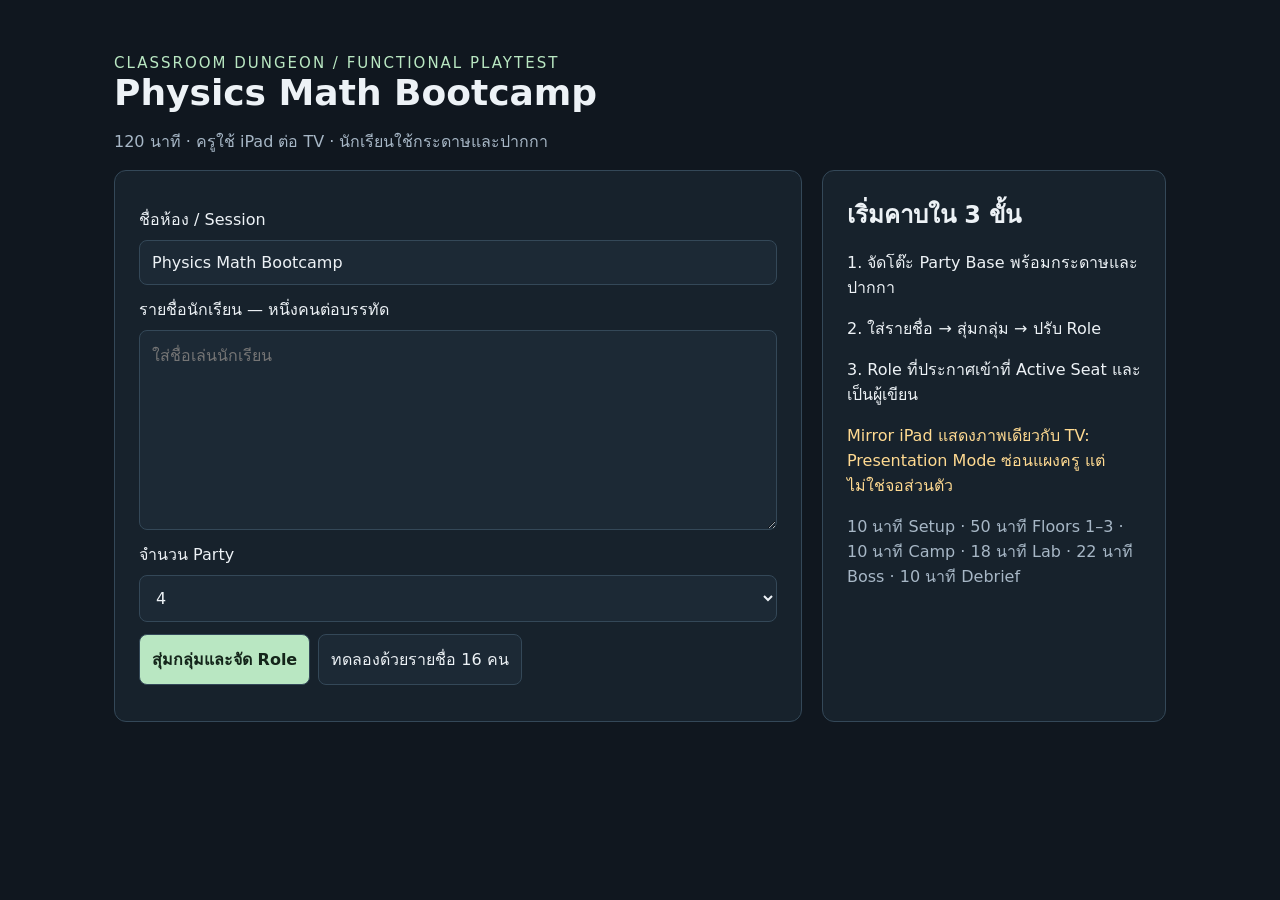
==== classroom-dungeon/index.html @ e99569c2 "Add isolated Classroom Dungeon playable core and physics bootcamp" ====
<!doctype html><html lang="th"><meta charset="utf-8"><meta name="viewport" content="width=device-width,initial-scale=1"><title>Classroom Dungeon · Playtest</title><link rel="stylesheet" href="/classroom-dungeon/style.css"><body><div id="app"></div><div id="notice" role="status" aria-live="polite"></div><script src="/classroom-dungeon/content.js"></script><script src="/classroom-dungeon/engine.js"></script><script src="/classroom-dungeon/app.js"></script></body></html>
---- classroom-dungeon/style.css ----
/* Functional playtest UI. Final art direction pending teacher discussion. */
:root{color-scheme:dark;font-family:Tahoma,system-ui,sans-serif;background:#10171f;color:#edf2f6;--muted:#a7b7c6;--line:#344858;--accent:#b9e7c2}*{box-sizing:border-box}body{margin:0}button,input,select,textarea{font:inherit}button,input,select,textarea{border:1px solid var(--line);border-radius:8px;background:#1c2935;color:inherit;padding:12px}button{min-height:48px;cursor:pointer}button:hover{border-color:var(--accent)}button:disabled{opacity:.35;cursor:default}button.primary{background:var(--accent);color:#14251a;font-weight:bold}button.selected{background:#355949;border-color:#b9e7c2}button.wrong{background:#663d43}a{color:var(--accent)}h1,h2,h3,p{margin:0 0 16px}small,.muted{color:var(--muted)}label{display:grid;gap:8px;margin:12px 0}textarea{width:100%;min-height:200px;resize:vertical}.shell{max-width:1700px;margin:auto;padding:24px}.top,.row{display:flex;align-items:center;justify-content:space-between;gap:12px;flex-wrap:wrap}.top{margin-bottom:20px}.brand{font-size:15px;letter-spacing:2px;color:var(--accent)}.grid{display:grid;grid-template-columns:2fr 1fr;gap:20px}.panel{border:1px solid var(--line);border-radius:12px;padding:24px;background:#17222c}.setup{max-width:1100px;margin:30px auto}.setup h1{font-size:36px}.buttons{display:flex;flex-wrap:wrap;gap:8px;margin:12px 0}.map{display:flex;gap:8px;flex-wrap:wrap;margin-bottom:20px}.map span{padding:7px 12px;border-radius:20px;color:var(--muted);border:1px solid var(--line)}.map .current{color:#102419;background:var(--accent)}.question{font-size:clamp(30px,3.1vw,58px);line-height:1.5;min-height:180px;margin:24px 0;overflow-wrap:anywhere}.timer{font-size:52px;font-variant-numeric:tabular-nums}.role{font-size:24px;color:var(--accent)}.bar{height:12px;background:#34414c;border-radius:8px;overflow:hidden;margin:10px 0}.bar i{display:block;height:100%;background:var(--accent)}.parties{display:grid;grid-template-columns:repeat(auto-fit,minmax(235px,1fr));gap:12px;margin-top:20px}.party{padding:18px;border:1px solid var(--line);border-radius:10px;background:#17222c}.party h3{margin-bottom:8px}.seat{font-size:21px;margin:12px 0}.answer{background:#213a30;padding:22px;border-radius:10px;font-size:23px;margin-top:20px}.tag{display:inline-block;font-size:13px;padding:5px 8px;margin:3px;background:#253440;border-radius:5px}.event{border-left:4px solid var(--accent);padding:16px;background:#243a33;margin:16px 0;font-size:22px}.members{display:grid;gap:10px}.member{border-bottom:1px solid var(--line);padding-bottom:12px}.member label{display:inline-flex;margin:4px;align-items:center;gap:4px;font-size:13px}.member input{width:18px;height:18px}.member select{max-width:125px}.hide{display:none!important}.present .teacher{display:none!important}.present .shell{max-width:none}.present .question{font-size:clamp(38px,4vw,76px);min-height:230px}.present .grid{grid-template-columns:1fr}.present .party{padding:14px}.present .exit{display:block!important;position:fixed;bottom:12px;right:12px;opacity:.7}.exit{display:none}table{width:100%;border-collapse:collapse}td,th{text-align:left;padding:12px;border-bottom:1px solid var(--line)}#notice{position:fixed;bottom:20px;left:20px;max-width:80vw;background:#f4e6ad;color:#292416;padding:16px;border-radius:10px;display:none;z-index:10}details{margin:16px 0}summary{cursor:pointer;padding:12px}progress{width:100%;height:20px}input[type=checkbox]{accent-color:#b9e7c2}.warning{color:#ffda91}.focus{outline:3px solid #b9e7c2}button:focus-visible,input:focus-visible,select:focus-visible{outline:3px solid #f4d279} @media(max-width:1100px){.shell{padding:16px}.grid{grid-template-columns:1fr}.panel{padding:18px}.question{font-size:34px;min-height:130px}.top h1{font-size:24px}.parties{grid-template-columns:repeat(2,minmax(0,1fr))}}@media(max-width:600px){.parties{grid-template-columns:1fr}.question{font-size:28px}.timer{font-size:38px}.shell{padding:10px}}@media(prefers-reduced-motion:reduce){*{animation:none!important;transition:none!important}}
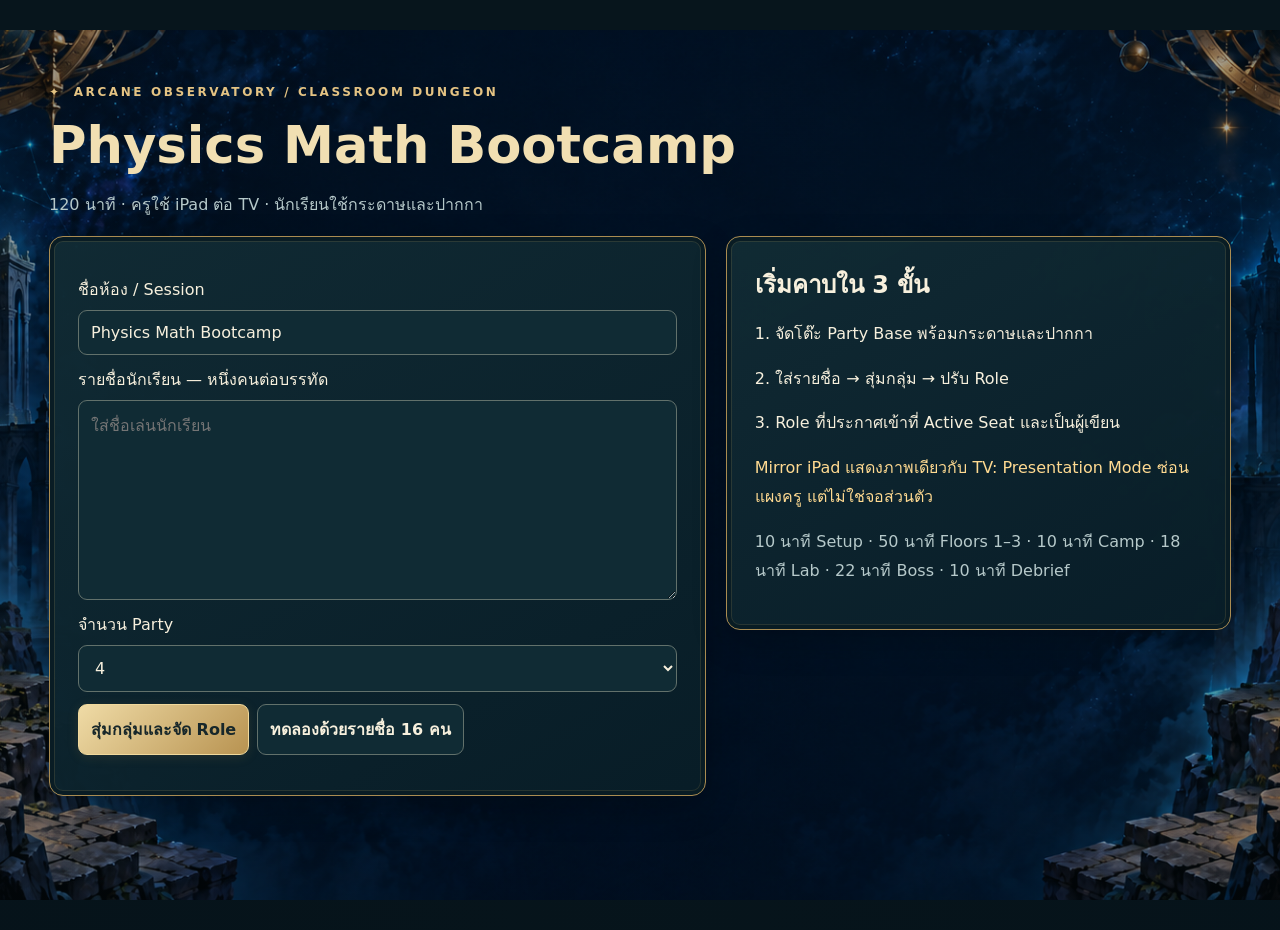
==== commit 18a389e7: "Apply Arcane Observatory classroom UI with large questions and responsive party crests" ====
--- a/classroom-dungeon/index.html
+++ b/classroom-dungeon/index.html
@@ -1 +1 @@
-<!doctype html><html lang="th"><meta charset="utf-8"><meta name="viewport" content="width=device-width,initial-scale=1"><title>Classroom Dungeon · Playtest</title><link rel="stylesheet" href="/classroom-dungeon/style.css"><body><div id="app"></div><div id="notice" role="status" aria-live="polite"></div><script src="/classroom-dungeon/content.js"></script><script src="/classroom-dungeon/engine.js"></script><script src="/classroom-dungeon/app.js"></script></body></html>
+<!doctype html><html lang="th"><meta charset="utf-8"><meta name="viewport" content="width=device-width,initial-scale=1"><title>Classroom Dungeon · Arcane Observatory</title><link rel="stylesheet" href="/classroom-dungeon/style.css"><body><div id="app"></div><div id="impact" role="status" aria-live="polite"></div><div id="notice" role="status" aria-live="polite"></div><script src="/classroom-dungeon/content.js"></script><script src="/classroom-dungeon/engine.js"></script><script src="/classroom-dungeon/app.js"></script></body></html>
--- a/classroom-dungeon/style.css
+++ b/classroom-dungeon/style.css
@@ -1,2 +1,13 @@
-/* Functional playtest UI. Final art direction pending teacher discussion. */
+/* Base layout and accessible classroom controls. */
 :root{color-scheme:dark;font-family:Tahoma,system-ui,sans-serif;background:#10171f;color:#edf2f6;--muted:#a7b7c6;--line:#344858;--accent:#b9e7c2}*{box-sizing:border-box}body{margin:0}button,input,select,textarea{font:inherit}button,input,select,textarea{border:1px solid var(--line);border-radius:8px;background:#1c2935;color:inherit;padding:12px}button{min-height:48px;cursor:pointer}button:hover{border-color:var(--accent)}button:disabled{opacity:.35;cursor:default}button.primary{background:var(--accent);color:#14251a;font-weight:bold}button.selected{background:#355949;border-color:#b9e7c2}button.wrong{background:#663d43}a{color:var(--accent)}h1,h2,h3,p{margin:0 0 16px}small,.muted{color:var(--muted)}label{display:grid;gap:8px;margin:12px 0}textarea{width:100%;min-height:200px;resize:vertical}.shell{max-width:1700px;margin:auto;padding:24px}.top,.row{display:flex;align-items:center;justify-content:space-between;gap:12px;flex-wrap:wrap}.top{margin-bottom:20px}.brand{font-size:15px;letter-spacing:2px;color:var(--accent)}.grid{display:grid;grid-template-columns:2fr 1fr;gap:20px}.panel{border:1px solid var(--line);border-radius:12px;padding:24px;background:#17222c}.setup{max-width:1100px;margin:30px auto}.setup h1{font-size:36px}.buttons{display:flex;flex-wrap:wrap;gap:8px;margin:12px 0}.map{display:flex;gap:8px;flex-wrap:wrap;margin-bottom:20px}.map span{padding:7px 12px;border-radius:20px;color:var(--muted);border:1px solid var(--line)}.map .current{color:#102419;background:var(--accent)}.question{font-size:clamp(30px,3.1vw,58px);line-height:1.5;min-height:180px;margin:24px 0;overflow-wrap:anywhere}.timer{font-size:52px;font-variant-numeric:tabular-nums}.role{font-size:24px;color:var(--accent)}.bar{height:12px;background:#34414c;border-radius:8px;overflow:hidden;margin:10px 0}.bar i{display:block;height:100%;background:var(--accent)}.parties{display:grid;grid-template-columns:repeat(auto-fit,minmax(235px,1fr));gap:12px;margin-top:20px}.party{padding:18px;border:1px solid var(--line);border-radius:10px;background:#17222c}.party h3{margin-bottom:8px}.seat{font-size:21px;margin:12px 0}.answer{background:#213a30;padding:22px;border-radius:10px;font-size:23px;margin-top:20px}.tag{display:inline-block;font-size:13px;padding:5px 8px;margin:3px;background:#253440;border-radius:5px}.event{border-left:4px solid var(--accent);padding:16px;background:#243a33;margin:16px 0;font-size:22px}.members{display:grid;gap:10px}.member{border-bottom:1px solid var(--line);padding-bottom:12px}.member label{display:inline-flex;margin:4px;align-items:center;gap:4px;font-size:13px}.member input{width:18px;height:18px}.member select{max-width:125px}.hide{display:none!important}.present .teacher{display:none!important}.present .shell{max-width:none}.present .question{font-size:clamp(38px,4vw,76px);min-height:230px}.present .grid{grid-template-columns:1fr}.present .party{padding:14px}.present .exit{display:block!important;position:fixed;bottom:12px;right:12px;opacity:.7}.exit{display:none}table{width:100%;border-collapse:collapse}td,th{text-align:left;padding:12px;border-bottom:1px solid var(--line)}#notice{position:fixed;bottom:20px;left:20px;max-width:80vw;background:#f4e6ad;color:#292416;padding:16px;border-radius:10px;display:none;z-index:10}details{margin:16px 0}summary{cursor:pointer;padding:12px}progress{width:100%;height:20px}input[type=checkbox]{accent-color:#b9e7c2}.warning{color:#ffda91}.focus{outline:3px solid #b9e7c2}button:focus-visible,input:focus-visible,select:focus-visible{outline:3px solid #f4d279} @media(max-width:1100px){.shell{padding:16px}.grid{grid-template-columns:1fr}.panel{padding:18px}.question{font-size:34px;min-height:130px}.top h1{font-size:24px}.parties{grid-template-columns:repeat(2,minmax(0,1fr))}}@media(max-width:600px){.parties{grid-template-columns:1fr}.question{font-size:28px}.timer{font-size:38px}.shell{padding:10px}}@media(prefers-reduced-motion:reduce){*{animation:none!important;transition:none!important}}
+
+.present .top{margin-bottom:12px}.present .top h1{font-size:26px;margin-bottom:6px}.present .map{margin-bottom:12px}.present .map span{padding:5px 10px}.present .panel{padding:16px}.present .question{min-height:100px;margin:16px 0;font-size:clamp(34px,3.6vw,68px)}.present .parties{grid-template-columns:repeat(4,minmax(0,1fr));margin-top:12px;gap:10px}.present .seat{margin:6px 0;font-size:20px}.present .party{padding:12px}.party p:empty{display:none}.present .event{margin:10px 0;padding:10px}.present .bar{margin:6px 0}.present .shell{padding:16px}.present .exit{font-size:12px;min-height:34px;padding:8px}
+@media(max-width:1100px){.present .shell{padding:10px}.present .question{min-height:90px;margin:12px 0}.present .panel{padding:14px}.present .top h1{font-size:24px}}
+/* Arcane Observatory — approved 27 Oct 2026. Decorative art stays behind opaque reading surfaces. */
+:root{--accent:#e4c383;--muted:#b6c9ca;--line:#56615c;font-family:"Leelawadee UI",Tahoma,system-ui,sans-serif;color:#f7f0dd;background:#07151c}body{min-height:100vh;background:linear-gradient(90deg,rgba(4,16,23,.38),rgba(4,16,23,.16),rgba(4,16,23,.38)),url('./assets/observatory.png') center/cover fixed no-repeat,#07151c}button,input,select,textarea{border-radius:9px;background:#102b34;border-color:#62716b}button{transition:background .15s,border-color .15s;touch-action:manipulation;font-weight:600}button:hover{background:#20414a;border-color:#e4c383}button.primary{background:linear-gradient(135deg,#efdba6,#b89351);color:#17272a;border-color:#f1d99c;box-shadow:0 2px 12px #b9944825}button.selected{background:#21564c;border-color:#8dd9b6}button.wrong{background:#603c48;border-color:#d08c99}button:disabled{opacity:.45}.shell{max-width:1800px;padding:24px 34px}.top{border-bottom:1px solid #bfa46a66;padding-bottom:14px;margin-bottom:16px}.brand{color:#e4c383;font-size:12px;font-weight:700;letter-spacing:2.6px}.top h1{font-size:28px;margin:5px 0}.panel{background:linear-gradient(150deg,#112b34f7,#081d27fa);border:1px solid #aa8c51;border-radius:14px;box-shadow:inset 0 0 0 4px #091c24,inset 0 0 0 5px #b99b572b,0 12px 35px #0003;padding:24px}.grid{grid-template-columns:minmax(0,1fr) 330px;align-items:start;gap:20px}.grid>*{min-width:0}.encounter{border-color:#d5b875;position:relative}.encounter h2{color:#e9d7ac;font-size:25px;margin:8px 0 16px}.question{min-height:230px;display:flex;align-items:center;justify-content:center;text-align:center;padding:30px 20px;font-size:clamp(36px,3.8vw,70px);font-weight:600;line-height:1.5;letter-spacing:.2px;color:#fff8e8;background:#071b24;border-block:1px solid #77847a88;margin:20px 0;text-shadow:0 2px 2px #0003}.role{font-size:19px;color:#9ee5ec;letter-spacing:.5px}.timer{color:#efd797;font-size:48px;line-height:1.2;letter-spacing:2px}.map{gap:6px}.map span{border-radius:6px;background:#081d27df;padding:8px 13px;font-size:13px}.map .current{background:#dac18c;color:#102831;border-color:#f4deb0;font-weight:700;box-shadow:0 0 18px #c9b07322}.party{--party-color:#83d8e3;background:linear-gradient(135deg,#102b35f5,#0a1f2af7);border-color:#536c70;border-top:3px solid var(--party-color);box-shadow:0 5px 15px #0002;min-width:0;overflow-wrap:anywhere}.party-1{--party-color:#c2abe9}.party-2{--party-color:#eec183}.party-3{--party-color:#98d5ac}.party-4{--party-color:#ebadbd}.party-5{--party-color:#a8bcf4}.party-6{--party-color:#d3d29b}.party-7{--party-color:#e9ac8e}.party h3{color:var(--party-color);font-size:18px}.crest{display:inline-grid;place-items:center;width:27px;height:27px;border:1px solid currentColor;border-radius:50%;font-size:19px}.seat{color:#fff5db;font-weight:600}.party small{line-height:1.6;font-size:13px}.party strong{color:#efd493}.boss-panel{margin-top:16px;display:flex;align-items:center;gap:20px;padding:18px 22px}.boss-info{flex:1;min-width:0}.boss-info strong{color:#e9ce91;letter-spacing:2px;font-size:14px}.bar{background:#06151e;border:1px solid #6a6454;height:14px}.bar i{background:linear-gradient(90deg,#3a91a0,#9ee9ed);box-shadow:0 0 12px #92e4eb}.guardian{width:62px;height:62px;position:relative;flex-shrink:0;border:2px solid #c5a45f;border-radius:50%;display:grid;place-items:center;transform:rotate(-18deg);background:#0a1b29}.guardian:before,.guardian:after{content:'';position:absolute;border:1px solid #d0b574;border-radius:50%;inset:8px -6px;transform:rotate(65deg)}.guardian:after{inset:-6px 18px;transform:rotate(25deg)}.guardian b{font-size:36px;color:#a3eef1;text-shadow:0 0 17px #72e3ef;transform:rotate(18deg)}.event{background:#123944;border-color:#8ddce5;border-radius:0 8px 8px 0;font-size:18px;color:#c5f0f1}.answer{background:#193e3d;border:1px solid #89b9a6;color:#fff7dc;line-height:1.6}.answer p{margin:12px 0 0}.setup{max-width:1250px;padding-top:55px}.setup h1{font-size:clamp(32px,4vw,54px);margin:16px 0;color:#f1dfb2}.setup .grid{grid-template-columns:1.3fr 1fr}.setup .panel{padding:28px}.setup p{line-height:1.8}.setup .brand:before{content:'✦';margin-right:12px}input,select,textarea{max-width:100%}summary{min-height:48px}.boss-panel small{font-size:13px}.present .shell{max-width:1800px;padding:16px 24px 52px}.present .top{padding-bottom:10px;margin-bottom:10px}.present .top h1{font-size:24px}.present .grid{grid-template-columns:minmax(0,1fr)}.present .encounter{padding:18px 24px}.present .question{min-height:170px;margin:14px 0;padding:22px;font-size:clamp(38px,4vw,76px)}.present .map{margin-bottom:10px}.present .parties{grid-template-columns:repeat(4,minmax(0,1fr));gap:10px}.present .party{padding:12px 14px}.present .seat{font-size:20px}.present .party h3{font-size:17px}.present .party p{margin-bottom:6px;line-height:1.5;font-size:16px}.present .boss-panel{padding:12px 18px;margin-top:12px}.present .guardian{height:46px;width:46px}.present .guardian b{font-size:28px}.present .exit{min-height:44px;font-size:13px;background:#0d2834;opacity:1;border-color:#b99a5e;z-index:20}.present .event{font-size:17px}.present .role{font-size:20px}.present .encounter>.row:last-child{font-size:15px;line-height:1.5}#impact{position:fixed;bottom:16px;left:50%;transform:translate(-50%,20px);opacity:0;pointer-events:none;z-index:12;max-width:70vw;padding:13px 24px;background:#0a2938f5;border:1px solid #dbbe79;border-radius:10px;color:#f7df9f;font-size:20px;font-weight:700;box-shadow:0 0 25px #64d2dd33;text-align:center}#impact.active{animation:impact-banner 3.2s ease both}#impact[data-kind=critical]{color:#ffe0a0}#impact[data-kind=recovery]{color:#b5ecd0}#impact[data-kind=final]{border-color:#aff7ff;color:#c7f8ff}#notice{bottom:76px;background:#f0dfb5;box-shadow:0 8px 28px #0005}body[data-mode=armor] .encounter,body[data-mode=core] .encounter{border-color:#a2e1e8}body[data-floor="1"] .encounter h2{color:#c6bbf0}body[data-floor="2"] .encounter h2{color:#addef3}body[data-floor="3"] .encounter h2{color:#aeddbb}@keyframes impact-banner{0%{opacity:0;transform:translate(-50%,15px)}10%,85%{opacity:1;transform:translate(-50%,0)}100%{opacity:0;transform:translate(-50%,-8px)}}
+@media(max-width:1200px){.shell{padding:16px}.grid{grid-template-columns:minmax(0,1fr)}.question{min-height:190px}.present .shell{padding:10px 14px 52px}.present .question{min-height:145px;font-size:clamp(34px,4vw,50px);padding:18px 12px}.present .encounter{padding:14px 18px}.present .party{padding:9px 10px}.present .party small{font-size:12px}.present .crest{width:22px;height:22px;font-size:16px}.present .timer{font-size:42px}.present .encounter h2{font-size:21px;margin-bottom:10px}.present .map span{font-size:12px;padding:5px 8px}.present .boss-panel{gap:14px}.present .top h1{font-size:22px}}
+@media(max-width:650px){.setup .grid{grid-template-columns:1fr}.setup{padding-top:25px}.question{font-size:30px;padding:16px 10px}.present .parties{grid-template-columns:repeat(2,minmax(0,1fr))}.present .question{font-size:32px}.brand{letter-spacing:1px}.boss-info .row{font-size:13px}.guardian{display:none}#impact{font-size:15px;max-width:90vw}.panel{padding:18px}.present .top h1{font-size:20px}}
+@media(prefers-reduced-motion:reduce){#impact.active{animation:none;opacity:1;transform:translate(-50%,0)}*{scroll-behavior:auto!important}}
+@media(min-width:900px) and (max-height:850px){.present .top{padding-bottom:6px;margin-bottom:6px}.present .brand{font-size:10px}.present .top h1{font-size:20px;margin:4px 0}.present .map{margin-bottom:7px}.present .encounter{padding:12px 16px}.present .encounter h2{font-size:19px;margin:5px 0 8px}.present .role{font-size:18px}.present .question{min-height:110px;padding:12px;margin:10px 0}.present .question.long{font-size:30px;line-height:1.45}.present .event{font-size:15px;padding:8px;margin:8px 0}.present .boss-panel{padding:9px 14px;margin-top:9px}.present .boss-panel small{display:none}.present .guardian{height:38px;width:38px}.present .parties{margin-top:9px;gap:8px}.present .party{padding:8px 10px}.present .party h3{font-size:15px;margin:0}.present .party .row{gap:4px}.present .seat{font-size:18px;margin:4px 0}.present .party small{font-size:11px}.present .party p{font-size:14px}.present .shell{padding-bottom:48px}}
+.present .question.long{font-size:clamp(34px,3vw,54px);line-height:1.45}
+@media(min-width:900px) and (max-height:850px){.present .question.long{font-size:30px}.present .party p{font-size:12px;line-height:1.45;margin:4px 0}.present .party small{font-size:10px}.present .party .seat{font-size:17px}}
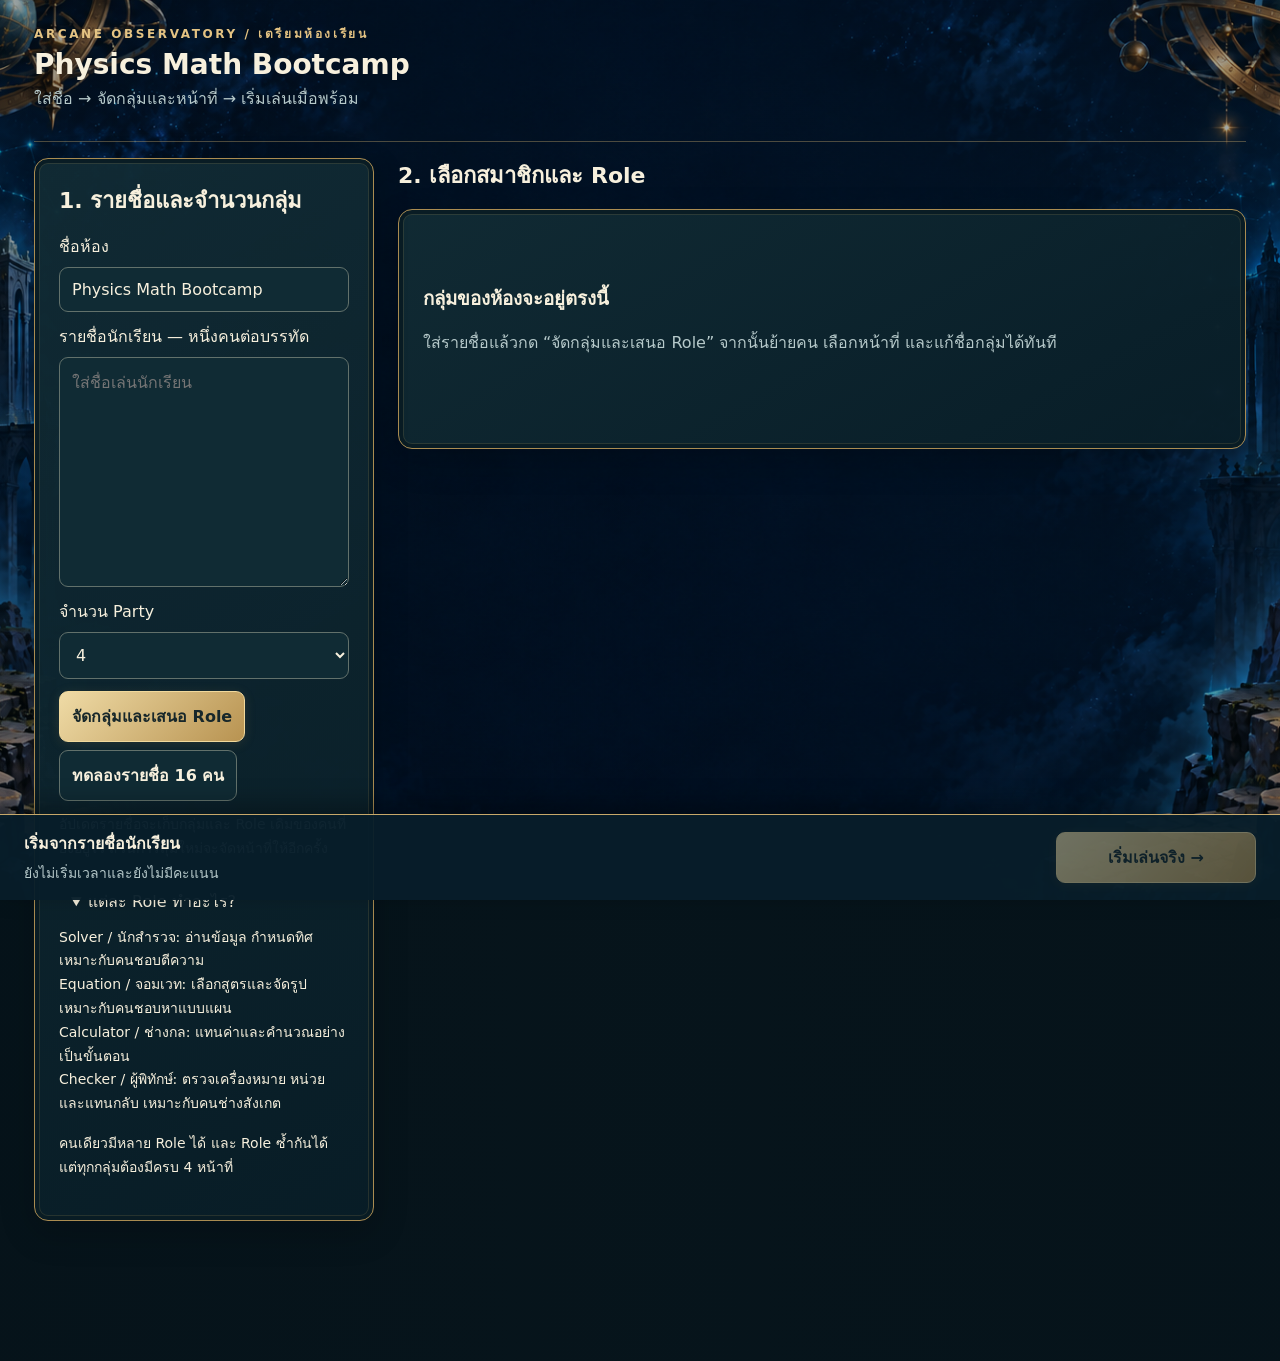
==== commit 61e8ed73: "Build Motion Chronicles chapter one with varied physics encounters and knight artwork" ====
--- a/classroom-dungeon/index.html
+++ b/classroom-dungeon/index.html
@@ -1 +1 @@
-<!doctype html><html lang="th"><meta charset="utf-8"><meta name="viewport" content="width=device-width,initial-scale=1"><title>Classroom Dungeon · Arcane Observatory</title><link rel="stylesheet" href="/classroom-dungeon/style.css"><body><div id="app"></div><div id="impact" role="status" aria-live="polite"></div><div id="notice" role="status" aria-live="polite"></div><script src="/classroom-dungeon/content.js"></script><script src="/classroom-dungeon/engine.js"></script><script src="/classroom-dungeon/app.js"></script></body></html>
+<!doctype html><html lang="th"><meta charset="utf-8"><meta name="viewport" content="width=device-width,initial-scale=1"><title>Classroom Dungeon · Arcane Observatory</title><link rel="stylesheet" href="/classroom-dungeon/style.css"><link rel="stylesheet" href="/classroom-dungeon/campaign.css"><body><div id="app"></div><div id="impact" role="status" aria-live="polite"></div><div id="notice" role="status" aria-live="polite"></div><script src="/classroom-dungeon/content.js"></script><script src="/classroom-dungeon/engine.js"></script><script src="/classroom-dungeon/campaign.js"></script><script src="/classroom-dungeon/app.js"></script></body></html>
--- a/classroom-dungeon/style.css
+++ b/classroom-dungeon/style.css
@@ -11,3 +11,4 @@
 @media(min-width:900px) and (max-height:850px){.present .top{padding-bottom:6px;margin-bottom:6px}.present .brand{font-size:10px}.present .top h1{font-size:20px;margin:4px 0}.present .map{margin-bottom:7px}.present .encounter{padding:12px 16px}.present .encounter h2{font-size:19px;margin:5px 0 8px}.present .role{font-size:18px}.present .question{min-height:110px;padding:12px;margin:10px 0}.present .question.long{font-size:30px;line-height:1.45}.present .event{font-size:15px;padding:8px;margin:8px 0}.present .boss-panel{padding:9px 14px;margin-top:9px}.present .boss-panel small{display:none}.present .guardian{height:38px;width:38px}.present .parties{margin-top:9px;gap:8px}.present .party{padding:8px 10px}.present .party h3{font-size:15px;margin:0}.present .party .row{gap:4px}.present .seat{font-size:18px;margin:4px 0}.present .party small{font-size:11px}.present .party p{font-size:14px}.present .shell{padding-bottom:48px}}
 .present .question.long{font-size:clamp(34px,3vw,54px);line-height:1.45}
 @media(min-width:900px) and (max-height:850px){.present .question.long{font-size:30px}.present .party p{font-size:12px;line-height:1.45;margin:4px 0}.present .party small{font-size:10px}.present .party .seat{font-size:17px}}
+.preparation{padding-bottom:140px}.prep-grid{display:grid;grid-template-columns:340px minmax(0,1fr);gap:24px;align-items:start}.prep-input{position:sticky;top:16px}.prep-input h2,.prep-board h2{font-size:22px}.prep-input p{font-size:14px;line-height:1.7}.prep-input textarea{min-height:230px}.prep-parties{display:grid;grid-template-columns:repeat(2,minmax(0,1fr));gap:16px}.prep-parties .party{padding:18px}.prep-parties .members{margin-top:14px}.prep-parties .member{padding:14px 0}.prep-parties .member>label{display:grid;font-size:13px;margin:8px 0}.prep-parties .member select{max-width:none;width:100%}.role-choices{display:grid;grid-template-columns:1fr 1fr;gap:6px}.role-choices label{border:1px solid #536c70;border-radius:7px;padding:8px;min-height:44px;display:flex;gap:6px;margin:0;font-size:13px;cursor:pointer}.role-choices label:has(input:checked){background:#21444a;border-color:#d9bd80}.role-choices input{flex-shrink:0}.prep-footer{position:fixed;z-index:25;bottom:0;left:0;right:0;display:flex;align-items:center;justify-content:space-between;gap:16px;padding:16px max(24px,calc((100vw - 1732px)/2));padding-bottom:max(16px,env(safe-area-inset-bottom));background:#081e2af5;border-top:1px solid #c7a86a;box-shadow:0 -8px 25px #0005}.prep-footer p{margin:6px 0 0;font-size:14px}.prep-footer button{min-width:200px}.prep-empty{min-height:240px;display:flex;justify-content:center;flex-direction:column}.prep-empty p{line-height:1.8;color:var(--muted)}@media(max-width:1100px){.prep-grid{grid-template-columns:280px minmax(0,1fr);gap:16px}.prep-parties{grid-template-columns:1fr}.prep-footer{padding:14px 16px}.prep-input{padding:18px}}@media(max-width:700px){.prep-grid{grid-template-columns:1fr}.prep-input{position:static}.prep-footer button{min-width:140px}.prep-footer p{font-size:12px}.preparation{padding-bottom:150px}}
--- a/classroom-dungeon/campaign.css
+++ b/classroom-dungeon/campaign.css
@@ -0,0 +1,9 @@
+.campaign{padding-bottom:180px;max-width:1700px}.campaign .top h2{margin:5px 0}.campaign-stage{display:grid;grid-template-columns:minmax(0,1fr) 30%;min-height:520px;gap:28px;align-items:center}.campaign-content{min-width:0;background:linear-gradient(120deg,#0a2231ee,#102b35d9);border:1px solid #b79b6055;border-radius:20px;padding:32px}.campaign-content h1{font-size:clamp(30px,3.2vw,56px);color:#f2ddb1;line-height:1.3}.campaign-content p{line-height:1.85;font-size:20px}.cinema p,.story-copy{max-width:780px;font-size:clamp(22px,2vw,32px)!important;line-height:1.8}.campaign-art{text-align:center;position:relative;filter:drop-shadow(0 15px 30px #0008)}.knight{width:100%;max-height:470px;overflow:visible}.core{animation:corePulse 3s ease-in-out infinite}.hero-line{display:flex;justify-content:center;gap:22px;color:#f3d792;font-size:40px;margin-top:8px}.hero-line span{background:#143a48;border:1px solid #b79b60;border-radius:50%;width:56px;height:56px}.art-caption{font-size:14px;color:#d5c59e;display:block;margin:20px 0}.exposed .chains{opacity:.15}.defeated .knight{transform:rotate(-8deg) scale(.88);filter:saturate(.55)}.working{grid-template-columns:minmax(0,1fr) 20%;align-items:start}.working .campaign-art{position:sticky;top:20px}.motion-question{font-size:clamp(27px,2.7vw,46px);line-height:1.7;padding:24px 0;margin:12px 0;color:#fff8e9;border-top:1px solid #b79b6055;border-bottom:1px solid #b79b6055;overflow-wrap:anywhere}.campaign-parties{display:grid;grid-template-columns:repeat(4,minmax(0,1fr));gap:10px}.campaign-parties .party{padding:12px;min-width:0}.campaign-parties .seat{font-size:23px;overflow-wrap:anywhere}.campaign-parties small{display:block;font-size:12px;margin-top:7px}.campaign-controls{position:fixed;bottom:0;left:0;right:0;z-index:50;background:#081e2afa;border-top:1px solid #c9a869;padding:14px max(20px,calc((100vw - 1620px)/2));padding-bottom:max(14px,env(safe-area-inset-bottom));box-shadow:0 -8px 30px #0006}.campaign-controls>span{font-size:13px;color:#b7c9ca;display:block;margin-bottom:8px}.campaign-controls button{min-height:54px}.campaign-controls button:first-child{background:#dbc286;color:#112836;font-weight:bold}.mission{padding:18px;background:#214651;border-left:4px solid #d8b976;border-radius:6px;font-size:21px}.journey{display:grid;gap:10px}.journey>div{display:flex;align-items:center;gap:15px;padding:14px;border:1px solid #687d8066;border-radius:10px;opacity:.65}.journey .current{opacity:1;background:#275261;border-color:#e6c784}.journey b{font-size:26px;color:#e6c784}.journey small{display:block;margin-top:6px}.mark-grid{display:grid;grid-template-columns:repeat(2,minmax(0,1fr));gap:10px}.mark-grid section{padding:12px;background:#1a3944;border-radius:9px}.mark-grid strong,.mark-grid b{display:block;margin-bottom:6px}.mark-grid button{margin:3px}.enemy-status{display:flex;align-items:center;gap:16px;margin-top:20px;padding:15px;background:#0c2531;border-radius:12px}.enemy-status progress{flex:1;accent-color:#68cfce}.campaign-tv .campaign-content{padding:25px}.campaign-tv .motion-question{font-size:clamp(30px,3.2vw,52px)}.result-impact{animation:resultFlash .6s ease-out}@keyframes corePulse{50%{opacity:.6}}@keyframes resultFlash{from{box-shadow:0 0 40px #9ef5e3}to{box-shadow:none}}@media(max-width:1100px){.campaign-content{padding:22px}.campaign-stage{gap:15px;grid-template-columns:minmax(0,1fr) 24%}.working{grid-template-columns:minmax(0,1fr) 16%}.campaign-parties{grid-template-columns:repeat(4,minmax(0,1fr))}.campaign-parties .seat{font-size:19px}.hero-line{gap:5px;font-size:22px}.hero-line span{width:32px;height:32px}.campaign-content p{font-size:17px}.campaign-controls{padding:12px 16px}.campaign-content h1{font-size:34px}}@media(max-width:700px){.campaign-stage,.working{grid-template-columns:1fr}.campaign-art{display:none}.campaign-parties,.mark-grid{grid-template-columns:repeat(2,minmax(0,1fr))}.campaign{padding-bottom:230px}.campaign-content{padding:18px}.campaign-controls button{font-size:14px;min-height:48px}.enemy-status{flex-wrap:wrap}.campaign .top{align-items:start;flex-direction:column}.motion-question{font-size:26px}}@media(prefers-reduced-motion:reduce){.campaign *{animation:none!important;transition:none!important}}
+
+/* Painterly scene crops retain the original artwork; the question owns the center. */
+.keyart-frame{position:relative;border-radius:160px 160px 18px 18px;overflow:hidden;height:460px;border:1px solid #bda16a88;box-shadow:0 0 70px #52cbce20}.keyart{width:100%;height:100%;object-fit:cover;object-position:83% center;display:block}.campaign-art:not(.boss-art) .keyart{object-position:18% center}.boss-aura{position:absolute;inset:0;box-shadow:inset 0 -65px 60px #082434;pointer-events:none}.exposed .boss-aura{box-shadow:inset 0 0 60px #5bfff450}.defeated .keyart{filter:saturate(.65) brightness(1.15)}.defeated .boss-aura{box-shadow:inset 0 0 65px #ffe0a34a}.working .keyart-frame{height:290px}.mechanism{position:relative;height:360px;display:grid;place-content:center;background:radial-gradient(ellipse,#57b5c333,transparent 70%);color:#e5c68a}.mechanism span{font-size:90px;z-index:1;text-shadow:0 0 30px #61e6de}.mechanism b{font-size:13px;letter-spacing:3px;margin-top:30px}.orbit-ring{position:absolute;inset:40px 0;border:2px solid #ba9b5b;border-radius:50%;transform:rotate(-25deg);box-shadow:0 0 30px #7adbd622}.mechanism i{position:absolute;left:5%;right:5%;bottom:80px;border-top:4px solid #bca16b;transform:rotate(-8deg)}.bridge .mechanism span{font-size:110px}.campaign-controls button:focus-visible{outline:3px solid #9df6ee;outline-offset:3px}.mark-grid .selected{border-color:#91e9d5}.campaign .top .buttons{flex-wrap:wrap}.campaign .top{gap:12px}.campaign-stage{min-height:0}.campaign-content h1{margin-top:8px}.working .campaign-content{padding:20px 24px}.working .motion-question{font-size:clamp(26px,2.4vw,42px);line-height:1.55;padding:16px 0;margin:10px 0}.working .campaign-content>p{margin:10px 0}.campaign-parties .seat{line-height:1.35}.campaign{padding-bottom:210px}.campaign-controls{max-height:40vh;overflow:auto}.campaign-controls .buttons{flex-wrap:wrap}.campaign-tv .motion-question{font-size:clamp(28px,2.7vw,46px)}
+@media(max-width:1100px){.keyart-frame{height:360px}.working .keyart-frame{height:230px}.working .campaign-content{padding:18px}.working .motion-question{font-size:28px}.campaign-parties .seat{font-size:17px}.campaign-parties small{font-size:11px}}
+@media(max-width:700px){.campaign{padding-bottom:280px}.working .motion-question{font-size:25px}.campaign-controls{max-height:36vh}.campaign-parties .seat{font-size:18px}}
+
+.campaign-tv .top button[data-campaign="tv"]{position:fixed;right:16px;top:12px;z-index:80;box-shadow:0 4px 22px #0009}.campaign-parties .party strong{overflow-wrap:anywhere}.campaign .top h2{overflow-wrap:anywhere}
+@media(min-width:701px) and (max-width:1280px) and (max-height:850px){.working .motion-question{font-size:26px;line-height:1.4;padding:12px 0;margin:8px 0}.working .campaign-content>p{font-size:16px;margin:8px 0}.working .campaign-parties .party{padding:8px}.working .campaign-parties .seat{font-size:15px;line-height:1.3;margin-top:5px}.working .campaign-parties small{margin-top:3px}.working .campaign-parties{gap:7px}.campaign .top h2{font-size:20px}.enemy-status{padding:10px;margin-top:10px}}
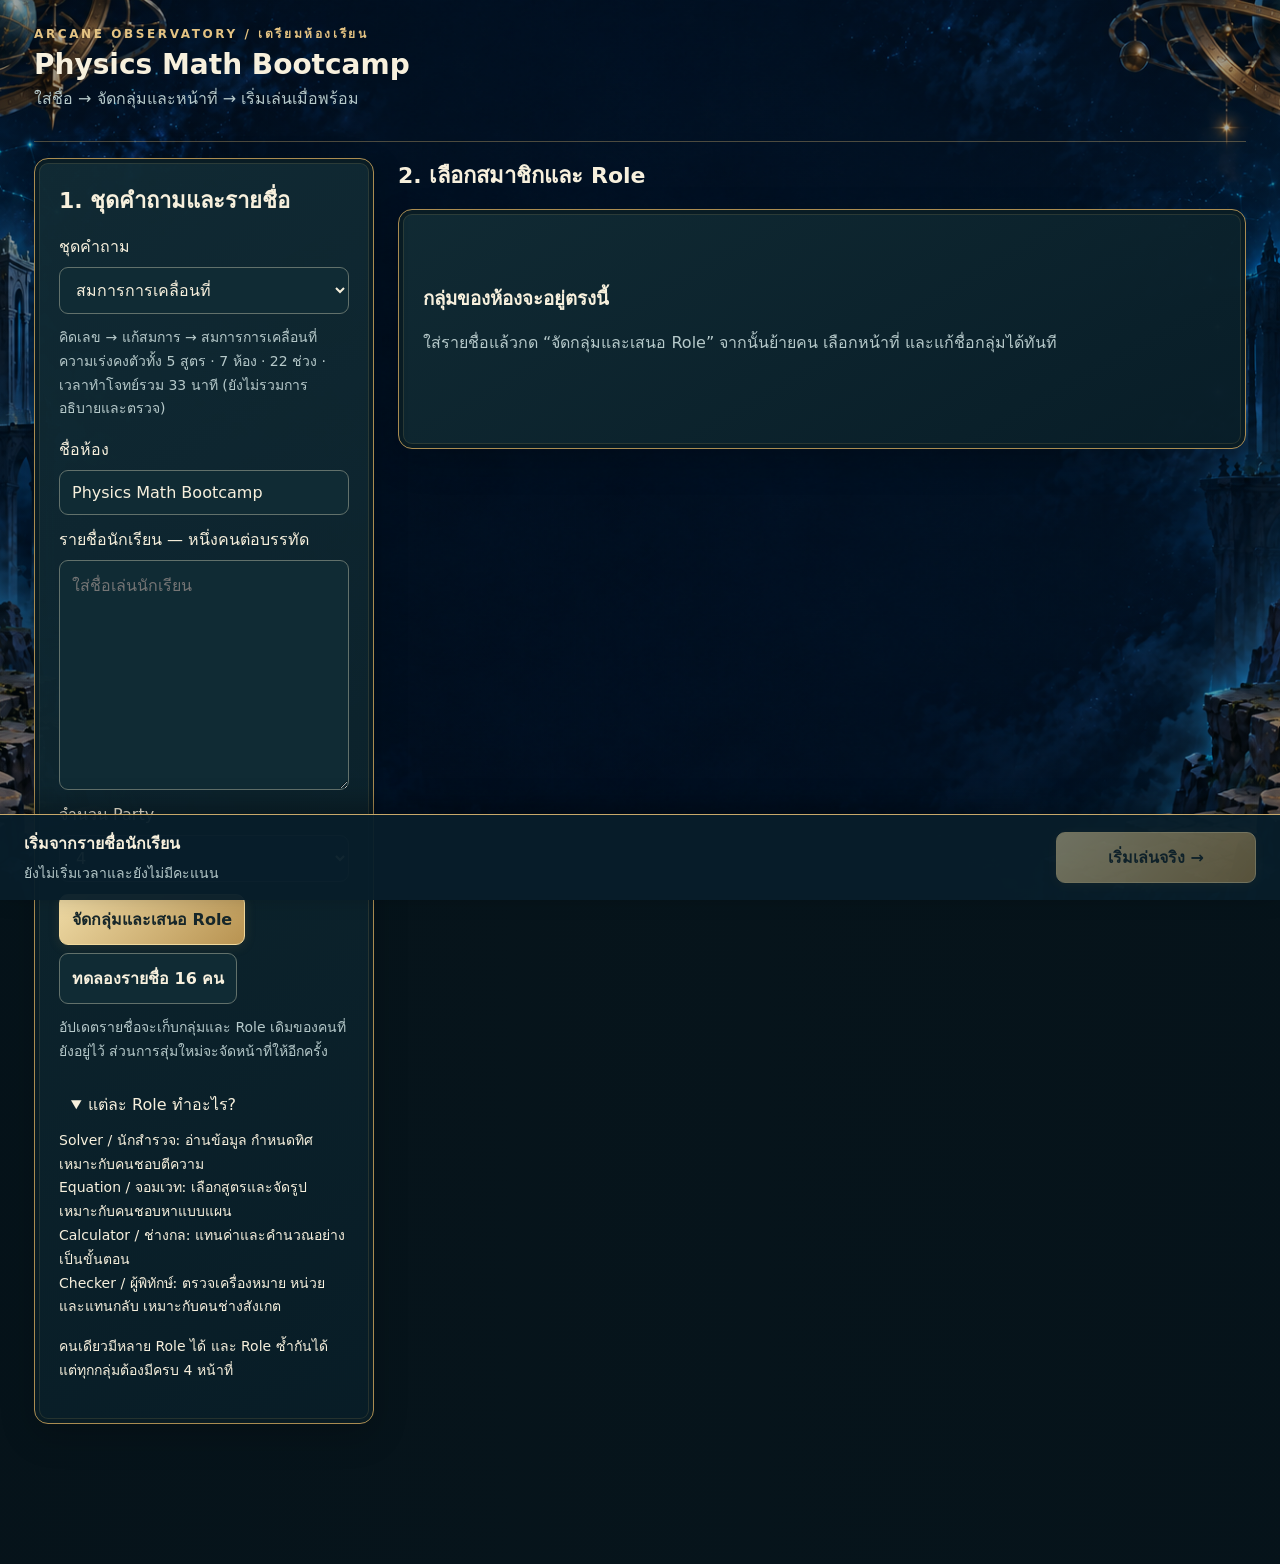
==== commit fa1cf984: "Add selectable lesson packs with session snapshots and reusable authoring template" ====
--- a/classroom-dungeon/index.html
+++ b/classroom-dungeon/index.html
@@ -1 +1 @@
-<!doctype html><html lang="th"><meta charset="utf-8"><meta name="viewport" content="width=device-width,initial-scale=1"><title>Classroom Dungeon · Arcane Observatory</title><link rel="stylesheet" href="/classroom-dungeon/style.css"><link rel="stylesheet" href="/classroom-dungeon/campaign.css"><body><div id="app"></div><div id="impact" role="status" aria-live="polite"></div><div id="notice" role="status" aria-live="polite"></div><script src="/classroom-dungeon/content.js"></script><script src="/classroom-dungeon/engine.js"></script><script src="/classroom-dungeon/campaign.js"></script><script src="/classroom-dungeon/app.js"></script></body></html>
+<!doctype html><html lang="th"><meta charset="utf-8"><meta name="viewport" content="width=device-width,initial-scale=1"><title>Classroom Dungeon · Arcane Observatory</title><link rel="stylesheet" href="/classroom-dungeon/style.css"><link rel="stylesheet" href="/classroom-dungeon/campaign.css"><body><div id="app"></div><div id="impact" role="status" aria-live="polite"></div><div id="notice" role="status" aria-live="polite"></div><script src="/classroom-dungeon/content.js"></script><script src="/classroom-dungeon/engine.js"></script><script src="/classroom-dungeon/question-packs.js"></script><script src="/classroom-dungeon/packs/motion-equations.js"></script><script src="/classroom-dungeon/campaign.js"></script><script src="/classroom-dungeon/app.js"></script></body></html>
--- a/classroom-dungeon/campaign.css
+++ b/classroom-dungeon/campaign.css
@@ -7,3 +7,18 @@
 
 .campaign-tv .top button[data-campaign="tv"]{position:fixed;right:16px;top:12px;z-index:80;box-shadow:0 4px 22px #0009}.campaign-parties .party strong{overflow-wrap:anywhere}.campaign .top h2{overflow-wrap:anywhere}
 @media(min-width:701px) and (max-width:1280px) and (max-height:850px){.working .motion-question{font-size:26px;line-height:1.4;padding:12px 0;margin:8px 0}.working .campaign-content>p{font-size:16px;margin:8px 0}.working .campaign-parties .party{padding:8px}.working .campaign-parties .seat{font-size:15px;line-height:1.3;margin-top:5px}.working .campaign-parties small{margin-top:3px}.working .campaign-parties{gap:7px}.campaign .top h2{font-size:20px}.enemy-status{padding:10px;margin-top:10px}}
+
+/* Per-question teaching diagrams: visible only after the seats are ready. */
+.task-visual{display:grid;grid-template-columns:minmax(0,1fr) minmax(230px,35%);gap:18px;align-items:center;border-block:1px solid #b79b6055;margin:10px 0}.working .task-visual .motion-question{border:0;margin:0;padding:12px 0;font-size:clamp(24px,2.1vw,36px);line-height:1.5}.task-figure{margin:0;padding:8px;background:#09212bd9;border:1px solid #73c2c344;border-radius:12px;min-width:0}.task-figure svg{display:block;width:100%;height:auto}.task-figure figcaption{font-size:12px;line-height:1.4;color:#b9d9d6;text-align:center;margin-top:2px}.variable-guide{color:#a5e4dc}.foundation span{font-size:58px}.working .campaign-art{display:none}.campaign-stage.working{grid-template-columns:minmax(0,1fr)}
+@media(min-width:701px) and (max-height:850px){.working .campaign-content{padding:14px 18px}.working .task-visual .motion-question{font-size:25px;line-height:1.4}.working .task-figure{padding:4px}.working .task-figure svg{max-height:155px}.working .campaign-parties .party{padding:7px 10px}.working .campaign-parties .seat{font-size:16px;line-height:1.25;margin:4px 0}.working .campaign-parties small{margin-top:3px}.working .campaign-content>p{font-size:15px;margin:7px 0}.working .timer{font-size:38px}.working .task-visual{gap:14px}.working .mission{padding:10px;font-size:16px}}
+@media(max-width:700px){.task-visual{grid-template-columns:1fr;gap:4px}.working .task-visual .motion-question{font-size:23px}.task-figure svg{max-height:180px}.task-figure figcaption{font-size:12px}}
+
+@media(min-width:701px) and (max-height:850px){.working .task-figure svg{max-height:125px}.working .task-figure figcaption{font-size:11px}.enemy-status{font-size:13px;line-height:18px;padding:6px;margin-top:6px}}
+
+@media(min-width:701px) and (min-height:851px){.working .task-figure svg{max-height:210px}.working .campaign-parties .seat{font-size:20px;line-height:1.3}.working .campaign-parties .party{padding:10px}}
+
+.question-copy{min-width:0}.question-givens>strong,.motion-question>strong{display:block;color:#91ddd5;font-size:13px;letter-spacing:.02em;margin-bottom:4px}.question-givens p,.motion-question p{margin:0!important;font-size:inherit!important;line-height:inherit!important}.question-givens{font-size:19px;line-height:1.55;padding:10px 0;border-bottom:1px solid #abc8bc33}.working .task-visual .motion-question{font-size:24px}.working .task-visual{grid-template-columns:minmax(0,1fr) minmax(230px,31%)}
+@media(min-width:701px) and (max-height:850px){.question-givens{font-size:17px;line-height:1.4;padding:6px 0}.working .task-visual .motion-question{font-size:22px;line-height:1.4;padding:8px 0}.question-givens>strong,.motion-question>strong{font-size:12px;margin-bottom:2px}}
+@media(max-width:700px){.working .task-visual{grid-template-columns:1fr}.question-givens{font-size:18px}.working .task-visual .motion-question{font-size:23px}}
+
+@media(min-width:701px){body[data-parties="2"] .question-givens,body[data-parties="3"] .question-givens,body[data-parties="4"] .question-givens{font-size:20px}body[data-parties="2"] .working .task-visual .motion-question,body[data-parties="3"] .working .task-visual .motion-question,body[data-parties="4"] .working .task-visual .motion-question{font-size:26px}}
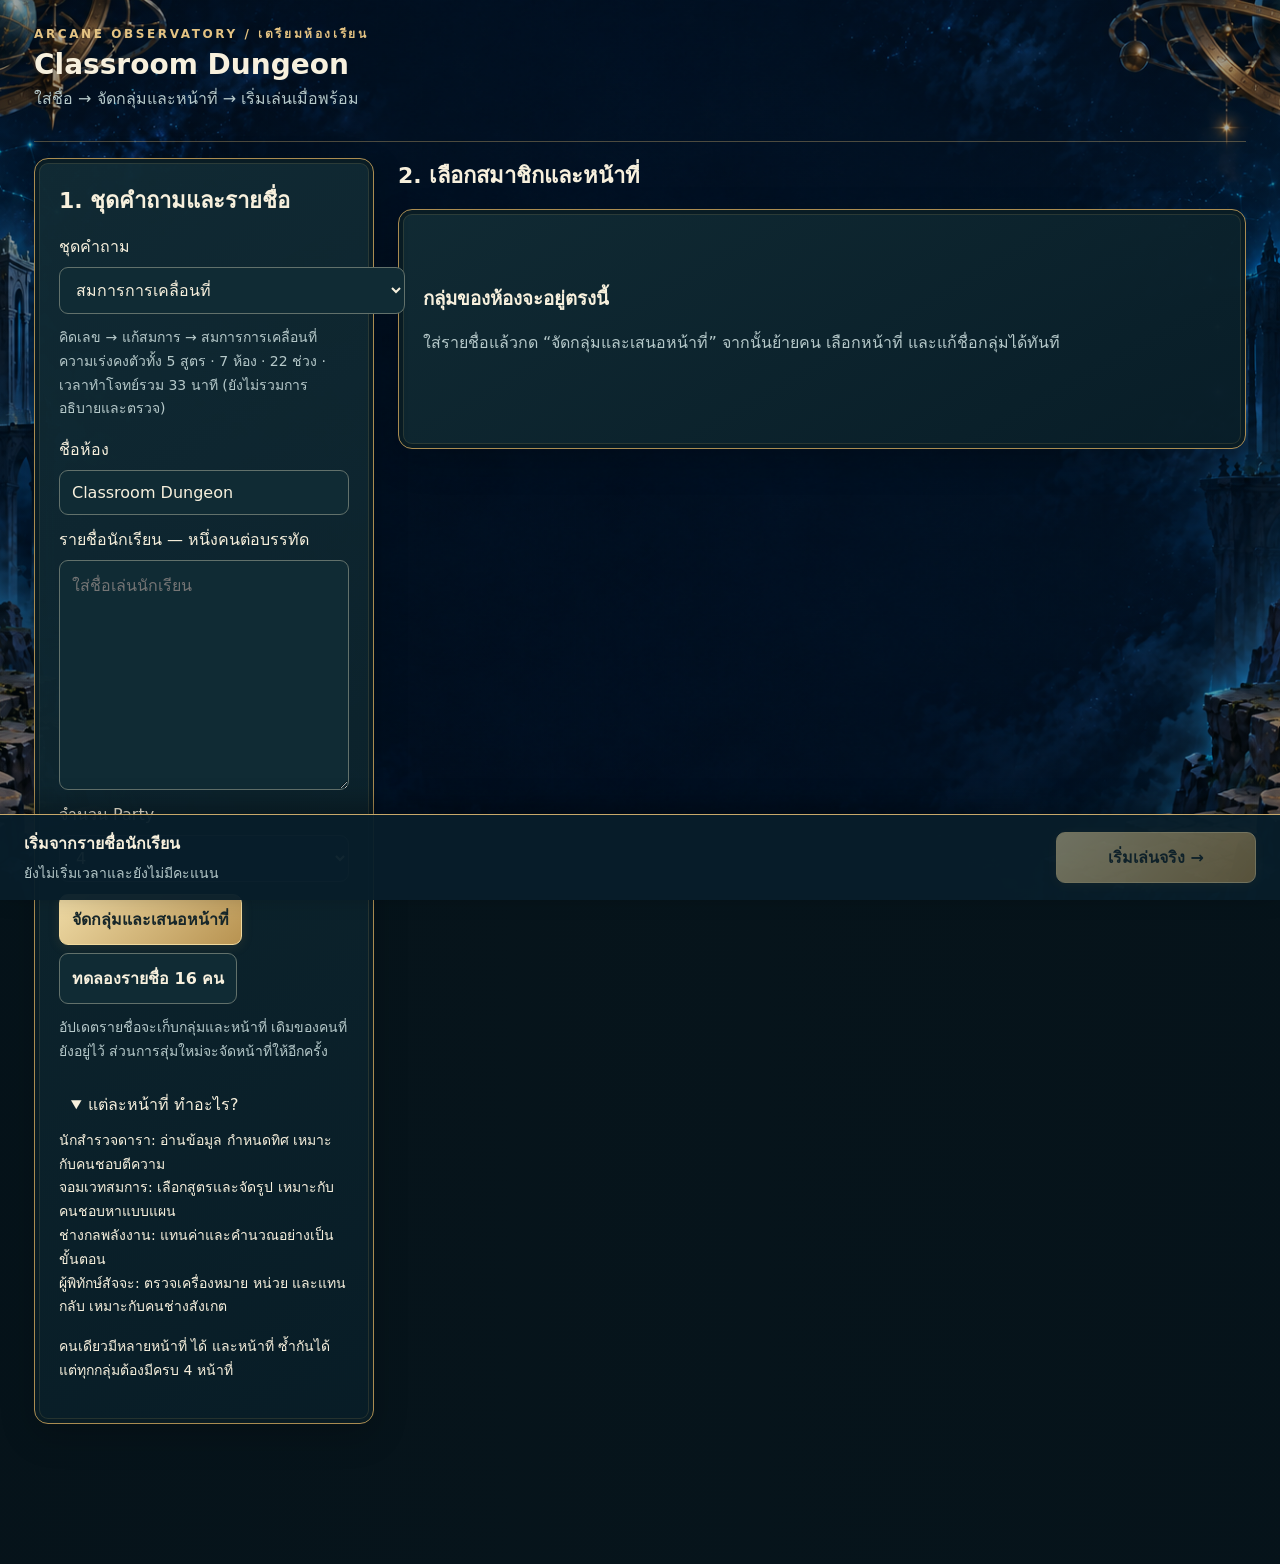
==== commit 7267a804: "Add 90-minute equation foundations pack and reveal solutions before party marking" ====
--- a/classroom-dungeon/index.html
+++ b/classroom-dungeon/index.html
@@ -1 +1 @@
-<!doctype html><html lang="th"><meta charset="utf-8"><meta name="viewport" content="width=device-width,initial-scale=1"><title>Classroom Dungeon · Arcane Observatory</title><link rel="stylesheet" href="/classroom-dungeon/style.css"><link rel="stylesheet" href="/classroom-dungeon/campaign.css"><body><div id="app"></div><div id="impact" role="status" aria-live="polite"></div><div id="notice" role="status" aria-live="polite"></div><script src="/classroom-dungeon/content.js"></script><script src="/classroom-dungeon/engine.js"></script><script src="/classroom-dungeon/question-packs.js"></script><script src="/classroom-dungeon/packs/motion-equations.js"></script><script src="/classroom-dungeon/campaign.js"></script><script src="/classroom-dungeon/app.js"></script></body></html>
+<!doctype html><html lang="th"><meta charset="utf-8"><meta name="viewport" content="width=device-width,initial-scale=1"><title>Classroom Dungeon · Arcane Observatory</title><link rel="stylesheet" href="/classroom-dungeon/style.css"><link rel="stylesheet" href="/classroom-dungeon/campaign.css"><body><div id="app"></div><div id="impact" role="status" aria-live="polite"></div><div id="notice" role="status" aria-live="polite"></div><script src="/classroom-dungeon/content.js"></script><script src="/classroom-dungeon/engine.js"></script><script src="/classroom-dungeon/question-packs.js"></script><script src="/classroom-dungeon/packs/motion-equations.js"></script><script src="/classroom-dungeon/packs/equation-foundations.js"></script><script src="/classroom-dungeon/campaign.js"></script><script src="/classroom-dungeon/app.js"></script></body></html>
--- a/classroom-dungeon/campaign.css
+++ b/classroom-dungeon/campaign.css
@@ -22,3 +22,8 @@
 @media(max-width:700px){.working .task-visual{grid-template-columns:1fr}.question-givens{font-size:18px}.working .task-visual .motion-question{font-size:23px}}
 
 @media(min-width:701px){body[data-parties="2"] .question-givens,body[data-parties="3"] .question-givens,body[data-parties="4"] .question-givens{font-size:20px}body[data-parties="2"] .working .task-visual .motion-question,body[data-parties="3"] .working .task-visual .motion-question,body[data-parties="4"] .working .task-visual .motion-question{font-size:26px}}
+
+/* Detailed teacher-revealed solutions remain readable and scrollable. */
+.answer{white-space:pre-line;line-height:1.7;font-size:22px;overflow-wrap:anywhere;padding:18px;background:#173c49;border-left:4px solid #d6bd80;margin:16px 0}.reviewing{padding-bottom:90px}.reviewing .campaign-art{display:none}.reviewing{grid-template-columns:minmax(0,1fr)}.campaign-controls button:disabled{opacity:.45}
+
+.answer{scroll-margin-top:16px}
